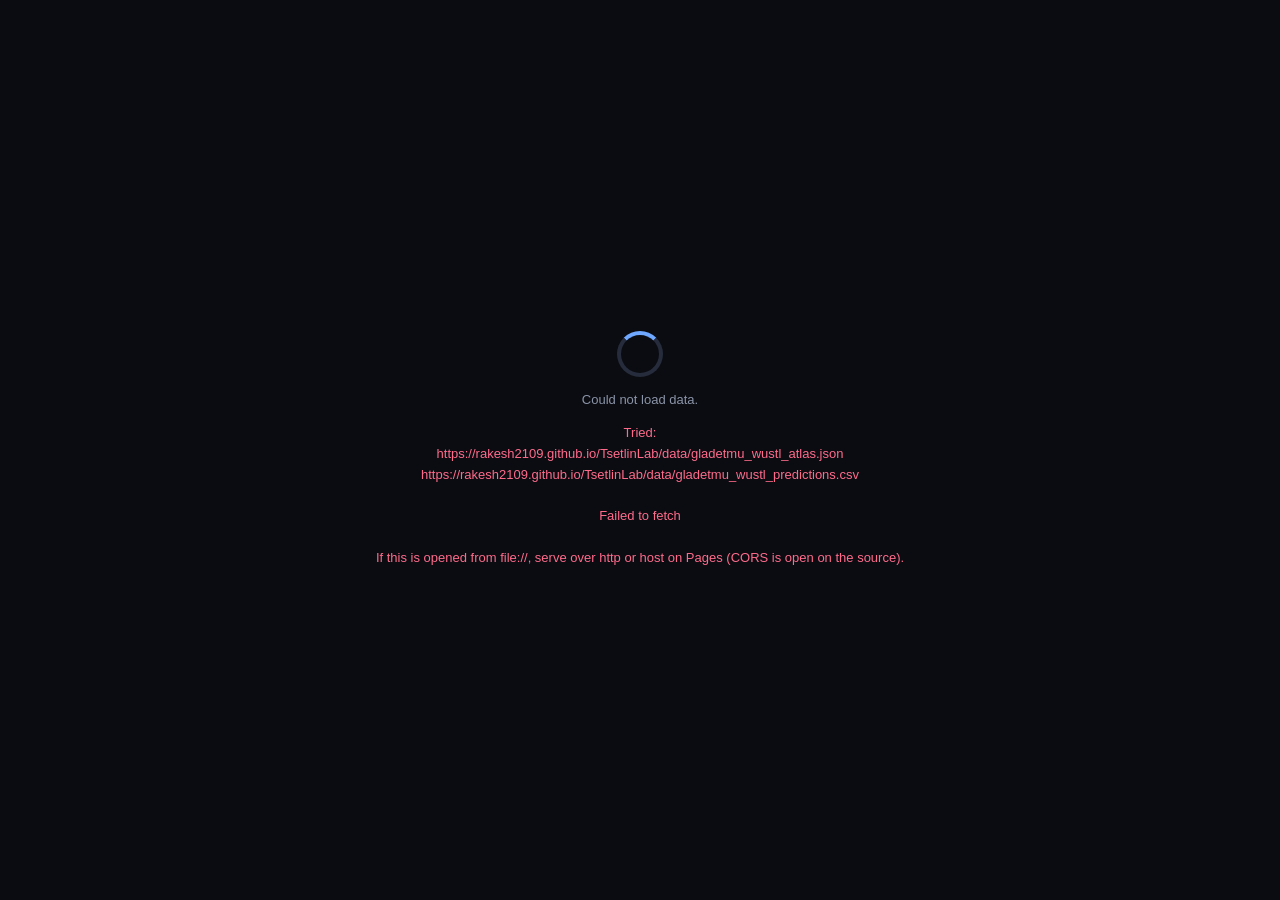
==== dashboard.html @ f7a4ecd7 "Add visual decision dashboard (self-contained, fetches live model data, all-visual)" ====
<!DOCTYPE html>
<html lang="en"><head>
<meta charset="utf-8"><meta name="viewport" content="width=device-width,initial-scale=1">
<title>TsetlinLab — Visual Decision Dashboard</title>
<style>
:root{
  --bg:#0a0c12;--p1:#12151f;--p2:#171b27;--line:#262c3b;--fg:#e8ebf2;--mut:#8b94a7;
  --pos:#46d39a;--neg:#ff6b8b;--acc:#6ea8ff;--warn:#ffcc66;--win:#46d39a;
  --c0:#ff6b8b;--c1:#ffcc66;--c2:#6ea8ff; /* per-class hues */
  --grid:#1d2230;
}
*{box-sizing:border-box;margin:0;padding:0}
html,body{background:var(--bg);color:var(--fg);font:13px/1.4 -apple-system,BlinkMacSystemFont,"Segoe UI",Roboto,sans-serif}
body{padding:0 0 40px}
.bar{display:flex;align-items:center;gap:14px;padding:12px 18px;background:linear-gradient(180deg,#12161f,#0d1017);border-bottom:1px solid var(--line);position:sticky;top:0;z-index:30}
.bar h1{font-size:15px;font-weight:700;letter-spacing:.3px}
.bar h1 b{color:var(--acc)}
.bar .meta{color:var(--mut);font-size:11px}
.spacer{flex:1}
.bar .legend{display:flex;gap:12px;font-size:11px;color:var(--mut);align-items:center}
.bar .legend i{width:11px;height:11px;border-radius:3px;display:inline-block;vertical-align:middle;margin-right:4px}
.loading{position:fixed;inset:0;display:flex;align-items:center;justify-content:center;flex-direction:column;gap:14px;background:var(--bg);z-index:100}
.spin{width:46px;height:46px;border:4px solid var(--line);border-top-color:var(--acc);border-radius:50%;animation:spin 1s linear infinite}
@keyframes spin{to{transform:rotate(360deg)}}
.err{color:var(--neg);max-width:560px;text-align:center;font-size:13px;line-height:1.6}

.grid{display:grid;grid-template-columns:300px 1fr 360px;gap:14px;padding:14px 18px;align-items:start}
@media(max-width:1200px){.grid{grid-template-columns:1fr}}
.panel{background:var(--p1);border:1px solid var(--line);border-radius:14px;padding:13px 15px}
.panel h2{font-size:10.5px;text-transform:uppercase;letter-spacing:.09em;color:var(--mut);margin-bottom:10px;display:flex;align-items:center;gap:7px}
.panel h2 .dot{width:7px;height:7px;border-radius:50%;background:var(--acc)}

/* ---------- sample selector grid ---------- */
#sampGrid{display:grid;grid-template-columns:repeat(auto-fill,14px);gap:3px;max-height:360px;overflow:auto;padding:2px}
.scell{width:14px;height:14px;border-radius:3px;cursor:pointer;opacity:.82;transition:transform .12s,box-shadow .12s;position:relative}
.scell:hover{transform:scale(1.5);z-index:5;box-shadow:0 0 0 2px #fff6}
.scell.sel{box-shadow:0 0 0 2px #fff,0 0 10px 2px var(--acc);transform:scale(1.4);z-index:6}
.scell.wrong{border:2px solid #fff}
.filtrow{display:flex;gap:6px;margin-bottom:9px;flex-wrap:wrap}
.chipbtn{font-size:11px;border:1px solid var(--line);background:var(--p2);color:var(--mut);border-radius:999px;padding:3px 10px;cursor:pointer}
.chipbtn.on{color:var(--fg);border-color:var(--acc);background:#1b2740}
.sampmeta{font-size:11px;color:var(--mut);margin-top:8px}

/* ---------- class arena (center top) ---------- */
#arena{display:flex;gap:14px;align-items:flex-end;justify-content:center;min-height:230px;padding:8px 4px 0}
.pillar{flex:1;max-width:170px;display:flex;flex-direction:column;align-items:center;gap:6px}
.pillarbar{width:100%;height:170px;background:var(--grid);border-radius:10px 10px 4px 4px;position:relative;overflow:hidden;border:1px solid var(--line)}
.pillarfill{position:absolute;left:0;right:0;bottom:0;border-radius:0 0 3px 3px;transition:height .8s cubic-bezier(.2,.8,.2,1)}
.pillar .cname{font-size:12px;font-weight:600;text-align:center;height:30px;display:flex;align-items:center}
.pillar .cscore{font-size:22px;font-weight:800;font-variant-numeric:tabular-nums}
.pillar.win .pillarbar{box-shadow:0 0 22px -2px var(--win),inset 0 0 0 2px var(--win)}
.pillar.win .cname{color:var(--win)}
.crown{position:absolute;top:6px;left:50%;transform:translateX(-50%);font-size:18px;filter:drop-shadow(0 0 6px var(--win));animation:bob 1.6s ease-in-out infinite}
@keyframes bob{50%{transform:translateX(-50%) translateY(-4px)}}
.outcome{display:flex;align-items:center;justify-content:center;gap:14px;margin-top:6px;font-size:12px;color:var(--mut)}
.badge{font-weight:700;border-radius:6px;padding:2px 9px;font-size:11px}
.badge.ok{background:#143524;color:var(--pos)} .badge.no{background:#3a1622;color:var(--neg)}
.margin-meter{height:8px;border-radius:4px;background:var(--grid);overflow:hidden;width:160px;border:1px solid var(--line)}
.margin-fill{height:100%;background:linear-gradient(90deg,var(--warn),var(--win));transition:width .8s}

/* ---------- decision flow (SVG sankey) ---------- */
#flowWrap{overflow-x:auto}
#flow{display:block;width:100%;min-width:560px}
.flow .edge{fill:none;stroke-linecap:round;opacity:.55}
.flow .node rect{rx:5}
.flow text{fill:var(--fg);font-size:10px}
.flow text.sub{fill:var(--mut);font-size:8.5px}
.flow text.col{fill:var(--mut);font-size:9px;text-transform:uppercase;letter-spacing:.08em}
.playing .edge{stroke-dasharray:var(--len);stroke-dashoffset:var(--len);animation:draw .7s ease forwards}
.playing .node,.playing text{animation:fade .5s ease both}
@keyframes draw{to{stroke-dashoffset:0}}
@keyframes fade{from{opacity:0}to{opacity:1}}
.flowbtns{display:flex;gap:8px;align-items:center;margin-top:8px}

/* ---------- feature galaxy ---------- */
#galaxy{display:block;width:100%}
.gnode{cursor:pointer}
.gnode:hover circle{stroke:#fff;stroke-width:2}

/* ---------- clause matrix ---------- */
#matrixWrap{max-height:300px;overflow:auto}
.mxrow{display:flex;align-items:center;gap:2px;margin:2px 0}
.mxcell{height:11px;flex:1;border-radius:2px;min-width:2px}
.mxlabel{width:78px;font-size:10px;color:var(--mut);text-align:right;flex:none;white-space:nowrap;overflow:hidden;text-overflow:ellipsis}
.mxhint{font-size:10px;color:var(--mut);margin-top:6px}

/* fired-clause vote bars (right) */
.fbar{display:grid;grid-template-columns:1fr 46px;gap:8px;align-items:center;margin:3px 0;font-size:11px}
.fbar .track{height:14px;background:var(--grid);border-radius:3px;position:relative;overflow:hidden}
.fbar .fill{position:absolute;top:0;bottom:0;border-radius:3px;transition:width .6s}
.fbar .v{text-align:right;font-variant-numeric:tabular-nums;font-weight:700}
.tag{display:inline-block;font-size:9px;font-weight:700;border-radius:3px;padding:0 5px}

.hovercard{position:fixed;pointer-events:none;background:#0d1017f2;border:1px solid var(--acc);border-radius:9px;padding:8px 10px;z-index:60;display:none;min-width:150px;box-shadow:0 8px 24px #000a}
.hovercard .hc-bars{display:flex;flex-direction:column;gap:3px;margin-top:5px}
.hovercard .hc-bar{height:9px;border-radius:2px}
.hovercard h4{font-size:11px;margin-bottom:2px}
.full{grid-column:1/-1}
.subgrid{display:grid;grid-template-columns:1fr 1fr;gap:14px}
@media(max-width:900px){.subgrid{grid-template-columns:1fr}}
</style></head>
<body>

<div class="loading" id="loading">
  <div class="spin"></div>
  <div id="loadmsg" style="color:var(--mut)">loading model from GitHub Pages…</div>
  <div class="err" id="loaderr"></div>
</div>

<div class="bar">
  <h1>Tsetlin<b>Lab</b> · Visual Decision Dashboard</h1>
  <span class="meta" id="meta"></span>
  <span class="spacer"></span>
  <span class="legend" id="classLegend"></span>
</div>

<div class="grid" id="app" style="display:none">
  <!-- LEFT: sample selector -->
  <div class="panel">
    <h2><span class="dot"></span>Samples · pick one</h2>
    <div class="filtrow" id="filtRow"></div>
    <div id="sampGrid"></div>
    <div class="sampmeta" id="sampMeta"></div>
  </div>

  <!-- CENTER: arena + flow + galaxy -->
  <div style="display:flex;flex-direction:column;gap:14px">
    <div class="panel">
      <h2><span class="dot"></span>Class vote arena</h2>
      <div id="arena"></div>
      <div class="outcome" id="outcome"></div>
    </div>
    <div class="panel">
      <h2><span class="dot"></span>Decision flow · readings → clauses → class</h2>
      <div id="flowWrap"><svg id="flow"></svg></div>
      <div class="flowbtns">
        <button class="chipbtn on" id="replayBtn">▶ replay flow</button>
        <span class="mxhint" id="flowhint"></span>
      </div>
    </div>
    <div class="panel">
      <h2><span class="dot"></span>Feature influence galaxy <span class="mxhint" style="text-transform:none;letter-spacing:0">— size = how many rules use it · colour = net polarity · ring = your value</span></h2>
      <svg id="galaxy"></svg>
    </div>
  </div>

  <!-- RIGHT: fired clauses + matrix -->
  <div style="display:flex;flex-direction:column;gap:14px">
    <div class="panel">
      <h2><span class="dot"></span>Rules firing now · vote strength</h2>
      <div id="firedBars"></div>
    </div>
    <div class="panel">
      <h2><span class="dot"></span>Clause activation matrix</h2>
      <div id="matrixWrap"></div>
      <div class="mxhint">each cell = one rule · lit = fired for this sample · row split by class, ▲ supports / ▼ opposes</div>
    </div>
  </div>
</div>

<div class="hovercard" id="hover"></div>

<script>
"use strict";
const $=s=>document.querySelector(s), $$=s=>[...document.querySelectorAll(s)];
const SVGNS="http://www.w3.org/2000/svg";
const CLR=['var(--c0)','var(--c1)','var(--c2)','#b06bff','#46d3c0','#ff944d','#9aa7ff','#ff6bd6','#7bd35a','#d3c246'];
function clr(i){return CLR[i%CLR.length];}
const fmt=v=>{ if(v==null||v==='')return''; const n=+v; if(!isFinite(n))return v; return Number.isInteger(n)?n:(+n.toPrecision(4)); };

// ---- data URLs (raw files on Pages; strip any ?src/?csv the user pasted) ----
const BASE="https://rakesh2109.github.io/TsetlinLab/data/";
const ATLAS_URL=BASE+"gladetmu_wustl_atlas.json";
const CSV_URL  =BASE+"gladetmu_wustl_predictions.csv";

let ATLAS,CLASSES,CLAUSES,FEATURES,BITS,ENGINE,ROWS,COLS,FEATCOLS,AI,PI;
let SEL=-1, FILTER='all';

// ================= FPTM inference engine (bit-exact, in JS) =================
function buildEngine(a){
  const classes=a.model.classes.map(String), idx={}; classes.forEach((c,i)=>idx[c]=i);
  const clauses=(a.clauses||[]).map(c=>({
    id:c.id, cls:String(c.class), clsIdx:idx[String(c.class)], polarity:c.polarity,
    sign:c.polarity==='positive'?1:-1, clamp:+c.clamp,
    lits:(c.literals||[]).map(l=>({feature:l.feature, geq:(l.operator==='≥'), thr:+l.threshold}))
  }));
  return {classes,idx,clauses};
}
function evalSample(fv){
  const n=ENGINE.classes.length, scores=new Array(n).fill(0), out=[];
  for(const c of ENGINE.clauses){
    let viol=0; for(const l of c.lits){ const x=fv[l.feature]; const sat=l.geq?(x>=l.thr):(x<l.thr); if(!sat)viol++; }
    const o=c.clamp-viol>0?c.clamp-viol:0;
    out.push(o);
    if(o>0) scores[c.clsIdx]+=c.sign*o;
  }
  let best=0; for(let k=1;k<n;k++) if(scores[k]>scores[best])best=k;
  return {predIdx:best,scores,out};
}

// ================= load =================
async function boot(){
  try{
    const clean=u=>u.split('?')[0];
    const [aj,ct]=await Promise.all([
      fetch(clean(ATLAS_URL)).then(r=>{if(!r.ok)throw new Error('atlas '+r.status);return r.json();}),
      fetch(clean(CSV_URL)).then(r=>{if(!r.ok)throw new Error('csv '+r.status);return r.text();})
    ]);
    ATLAS=aj; CLASSES=aj.model.classes.map(String); CLAUSES=aj.clauses; FEATURES=aj.features; BITS=aj.bits;
    ENGINE=buildEngine(aj);
    const lines=ct.split('\n').map(l=>l.replace('\r','')).filter(x=>x.length);
    COLS=lines[0].split(','); ROWS=lines.slice(1).map(l=>l.split(','));
    const fset=new Set(FEATURES.map(f=>f.name));
    FEATCOLS=COLS.map((c,i)=>({name:c,col:i})).filter(o=>fset.has(o.name));
    AI=COLS.indexOf('actual'); PI=COLS.indexOf('predicted');
    initStatic();
    $('#loading').style.display='none'; $('#app').style.display='grid';
    selectSample(0);
  }catch(e){
    $('#loadmsg').textContent='Could not load data.';
    $('#loaderr').innerHTML='Tried:<br>'+ATLAS_URL+'<br>'+CSV_URL+'<br><br>'+e.message+
      '<br><br>If this is opened from file://, serve over http or host on Pages (CORS is open on the source).';
  }
}

// values for a row -> {feature:value}
function rowFV(r){ const fv={}; for(const fc of FEATCOLS){ const s=r[fc.col]; fv[fc.name]= (s===''||s==null)?NaN:+s; } return fv; }
function classLabel(v){ if(v===''||v==null)return''; const s=String(v); if(CLASSES.indexOf(s)>=0)return s; if(/^-?\d+$/.test(s)){const k=+s; if(k>=0&&k<CLASSES.length)return CLASSES[k];} return s; }

// ================= static scaffolding (legend, sample grid, galaxy, matrix) =
let FEATSTAT=[]; // per feature: {name, usage, net}  net>0 mostly supports, etc.
function initStatic(){
  $('#meta').textContent=`${CLASSES.length} classes · ${CLAUSES.length} rules · ${BITS.length} bits · ${ROWS.length} samples`;
  $('#classLegend').innerHTML=CLASSES.map((c,i)=>`<span><i style="background:${clr(i)}"></i>${c}</span>`).join('');

  // feature stats: usage = #clauses mentioning it; net = signed clause polarity weight
  const usage={},net={};
  CLAUSES.forEach(c=>{ const seen=new Set();
    (c.featureBands||[]).forEach(b=>{ if(seen.has(b.feature))return; seen.add(b.feature);
      usage[b.feature]=(usage[b.feature]||0)+1; net[b.feature]=(net[b.feature]||0)+(c.polarity==='positive'?1:-1); }); });
  FEATSTAT=FEATURES.map(f=>({name:f.name,usage:usage[f.name]||0,net:net[f.name]||0}))
                   .sort((a,b)=>b.usage-a.usage);

  // sample filter chips
  $('#filtRow').innerHTML=['all','correct','wrong'].map(f=>`<span class="chipbtn ${f==='all'?'on':''}" data-f="${f}">${f}</span>`).join('')
     + CLASSES.map((c,i)=>`<span class="chipbtn" data-f="cls:${i}" style="border-color:${clr(i)}">${c}</span>`).join('');
  $$('#filtRow .chipbtn').forEach(b=>b.onclick=()=>{ FILTER=b.dataset.f; $$('#filtRow .chipbtn').forEach(x=>x.classList.toggle('on',x===b)); renderSampleGrid(); });

  renderSampleGrid();
  buildMatrixSkeleton();
}

// precompute predicted class per row (for grid colouring) — cached
let PRED=null;
function ensurePred(){ if(PRED)return; PRED=ROWS.map(r=>evalSample(rowFV(r)).predIdx); }
function renderSampleGrid(){
  ensurePred();
  const g=$('#sampGrid'); g.innerHTML='';
  let shown=0;
  ROWS.forEach((r,i)=>{
    const pi=PRED[i]; const truth=AI>=0?classLabel(r[AI]):null; const wrong=truth!=null&&truth!==CLASSES[pi];
    if(FILTER==='correct'&&wrong)return; if(FILTER==='wrong'&&!wrong)return;
    if(FILTER.startsWith('cls:')&&pi!==+FILTER.slice(4))return;
    const d=document.createElement('div');
    d.className='scell'+(i===SEL?' sel':'')+(wrong?' wrong':'');
    d.style.background=clr(pi); d.dataset.i=i;
    d.onclick=()=>selectSample(i);
    g.appendChild(d); shown++;
  });
  $('#sampMeta').textContent=`${shown} shown · click a cell · white outline = mis-classified`;
}

// ================= clause matrix skeleton (clauses grouped by class) =========
let MX=[]; // {id, clsIdx, polarity, el}
function buildMatrixSkeleton(){
  const wrap=$('#matrixWrap'); wrap.innerHTML=''; MX=[];
  CLASSES.forEach((cls,ci)=>{
    ['positive','negative'].forEach(pol=>{
      const ids=CLAUSES.filter(c=>String(c.class)===cls&&c.polarity===pol).map(c=>c.id);
      if(!ids.length)return;
      const row=document.createElement('div'); row.className='mxrow';
      const lab=document.createElement('div'); lab.className='mxlabel';
      lab.textContent=(pol==='positive'?'▲ ':'▼ ')+cls; lab.style.color=clr(ci);
      row.appendChild(lab);
      ids.forEach(id=>{ const c=document.createElement('div'); c.className='mxcell'; c.style.background='var(--grid)';
        c.dataset.id=id; MX.push({id,clsIdx:ci,polarity:pol,el:c}); row.appendChild(c); });
      wrap.appendChild(row);
    });
  });
}

// ================= main: select a sample, drive everything =================
function selectSample(i){
  SEL=i; const r=ROWS[i]; if(!r)return;
  $$('#sampGrid .scell').forEach(c=>c.classList.toggle('sel',+c.dataset.i===i));
  const fv=rowFV(r); const res=evalSample(fv);
  const truth=AI>=0?classLabel(r[AI]):null, predLbl=CLASSES[res.predIdx];
  renderArena(res, truth, predLbl, i);
  renderFired(fv,res);
  renderMatrix(res);
  renderGalaxy(fv,res);
  renderFlow(fv,res,truth);
}

// ---- arena: class pillars ----
function renderArena(res,truth,predLbl,i){
  const sc=res.scores, mx=Math.max(1,...sc.map(Math.abs));
  const ranked=sc.map((v,k)=>({k,v})).sort((a,b)=>b.v-a.v);
  const win=res.predIdx, runner=ranked.find(o=>o.k!==win)||ranked[1]||{k:win,v:sc[win]};
  $('#arena').innerHTML=CLASSES.map((c,k)=>{
    const h=Math.max(4,Math.abs(sc[k])/mx*100), neg=sc[k]<0;
    return `<div class="pillar ${k===win?'win':''}">
      <div class="cscore" style="color:${clr(k)}">${fmt(sc[k])}</div>
      <div class="pillarbar">${k===win?'<div class="crown">👑</div>':''}
        <div class="pillarfill" style="height:${h}%;background:${neg?'linear-gradient(0deg,#5a2630,'+clr(k)+')':'linear-gradient(0deg,'+clr(k)+'88,'+clr(k)+')'}"></div></div>
      <div class="cname">${c}</div></div>`;
  }).join('');
  const ok=truth!=null?truth===predLbl:null;
  const margin=sc[win]-runner.v, marginPct=Math.min(100,margin/Math.max(1,mx)*100);
  $('#outcome').innerHTML=
    `<span>sample #${i}</span>`+
    (truth!=null?`<span class="badge ${ok?'ok':'no'}">${ok?'✓ '+predLbl:'✗ '+predLbl+' (true: '+truth+')'}</span>`:`<span class="badge ok">${predLbl}</span>`)+
    `<span>margin</span><span class="margin-meter"><span class="margin-fill" style="width:${marginPct}%"></span></span><span>${fmt(margin)} pts</span>`;
}

// ---- fired clause vote bars (top supporters of winner + objections) ----
function renderFired(fv,res){
  const win=res.predIdx;
  const fired=CLAUSES.map((c,idx)=>({c,out:res.out[idx]})).filter(o=>o.out>0);
  fired.sort((a,b)=>b.out-a.out);
  const mx=Math.max(1,...fired.map(o=>o.out));
  const top=fired.slice(0,16);
  $('#firedBars').innerHTML = top.length? top.map(o=>{
    const ci=ENGINE.idx[String(o.c.class)], supports=o.c.polarity==='positive';
    const col=supports?clr(ci):'var(--neg)';
    return `<div class="fbar">
      <div class="track" title="${o.c.polarity} · ${o.c.class}"><div class="fill" style="width:${o.out/mx*100}%;background:${col}"></div>
        <span style="position:absolute;left:6px;top:0;font-size:10px;line-height:14px;color:#fff;white-space:nowrap">
        <span class="tag" style="background:${col}33;color:${col}">${supports?'▲':'▼'} ${o.c.class}</span></span></div>
      <div class="v" style="color:${col}">${supports?'+':'−'}${o.out}</div></div>`;
  }).join('') : '<div class="mxhint">no rule fired</div>';
  $('#flowhint').textContent=`${fired.length} rules fired for this sample`;
}

// ---- clause matrix lights ----
function renderMatrix(res){
  MX.forEach(m=>{
    const o=res.out[CLAUSES.findIndex(c=>c.id===m.id)];
    if(o>0){ m.el.style.background=clr(m.clsIdx); m.el.style.opacity=Math.min(1,.35+o/24*0.65); m.el.style.boxShadow=`0 0 5px ${clr(m.clsIdx)}`; }
    else { m.el.style.background='var(--grid)'; m.el.style.opacity=1; m.el.style.boxShadow='none'; }
  });
}

// ---- feature galaxy (bubbles) ----
function renderGalaxy(fv,res){
  const svg=$('#galaxy'); const W=svg.clientWidth||620, H=300; svg.setAttribute('viewBox',`0 0 ${W} ${H}`); svg.innerHTML='';
  const top=FEATSTAT.slice(0,22);
  const maxU=Math.max(1,...top.map(f=>f.usage));
  // pack in a loose grid
  const cols=Math.ceil(Math.sqrt(top.length*W/H)), rows=Math.ceil(top.length/cols);
  const cw=W/cols, ch=H/rows;
  top.forEach((f,idx)=>{
    const cx=(idx%cols+0.5)*cw, cy=(Math.floor(idx/cols)+0.5)*ch;
    const rad=6+ (f.usage/maxU)*Math.min(cw,ch)*0.42;
    const polCol = f.net>0?'var(--pos)':f.net<0?'var(--neg)':'var(--mut)';
    const g=document.createElementNS(SVGNS,'g'); g.setAttribute('class','gnode');
    const circ=document.createElementNS(SVGNS,'circle');
    circ.setAttribute('cx',cx);circ.setAttribute('cy',cy);circ.setAttribute('r',rad);
    circ.setAttribute('fill',polCol);circ.setAttribute('fill-opacity','.32');circ.setAttribute('stroke',polCol);circ.setAttribute('stroke-opacity','.8');
    g.appendChild(circ);
    // value ring: where this sample's value sits in the feature's range
    const fdef=FEATURES.find(x=>x.name===f.name); const v=fv[f.name];
    if(fdef&&isFinite(v)){ const lo=fdef.range[0],hi=fdef.range[1]; const frac=hi>lo?Math.max(0,Math.min(1,(v-lo)/(hi-lo))):0.5;
      const ring=document.createElementNS(SVGNS,'circle'); ring.setAttribute('cx',cx);ring.setAttribute('cy',cy);ring.setAttribute('r',rad*0.5+frac*rad*0.5);
      ring.setAttribute('fill','none');ring.setAttribute('stroke','#fff');ring.setAttribute('stroke-width','2');ring.setAttribute('stroke-opacity',.85); g.appendChild(ring);
    }
    const t=document.createElementNS(SVGNS,'text'); t.setAttribute('x',cx);t.setAttribute('y',cy+rad+10);t.setAttribute('text-anchor','middle');
    t.setAttribute('class','sub'); t.textContent=f.name.length>11?f.name.slice(0,10)+'…':f.name; g.appendChild(t);
    g.addEventListener('mousemove',e=>showHover(e,f,v)); g.addEventListener('mouseleave',hideHover);
    svg.appendChild(g);
  });
}

// ---- decision flow (animated sankey) ----
function renderFlow(fv,res,truth){
  const svg=$('#flow'); const win=res.predIdx;
  // winner's firing positive clauses + runner-up
  const ranked=res.scores.map((v,k)=>({k,v})).sort((a,b)=>b.v-a.v);
  const runner=ranked.find(o=>o.k!==win); const showCls=[win].concat(runner&&runner.k!==win?[runner.k]:[]);
  const fired=[];
  CLAUSES.forEach((c,idx)=>{ if(res.out[idx]>0 && showCls.includes(ENGINE.idx[String(c.class)]) && c.polarity==='positive')
    fired.push({c,out:res.out[idx],cls:ENGINE.idx[String(c.class)]}); });
  fired.sort((a,b)=>b.out-a.out); const rules=fired.slice(0,6);
  // features feeding those rules
  const fOrder=[]; rules.forEach(o=>(o.c.featureBands||[]).forEach(b=>{ if(!fOrder.includes(b.feature))fOrder.push(b.feature); }));
  const feats=fOrder.slice(0,7);
  const W=620,H=Math.max(220,40+Math.max(feats.length,rules.length,showCls.length)*36);
  svg.setAttribute('viewBox',`0 0 ${W} ${H}`); svg.setAttribute('height',H);
  const colX=[18,250,470], nodeW=150;
  const slot=(n,i)=>30+((H-40)/(n+1))*(i+1);
  const fy={}; feats.forEach((f,i)=>fy[f]=slot(feats.length,i));
  const ry=rules.map((o,i)=>slot(rules.length,i));
  const cy={}; showCls.forEach((k,i)=>cy[k]=slot(showCls.length,i));
  let s=`<text class="col" x="${colX[0]}" y="14">readings</text><text class="col" x="${colX[1]}" y="14">rules fired</text><text class="col" x="${colX[2]}" y="14">class</text>`;
  // edges feature->rule
  rules.forEach((o,ri)=>{ (o.c.featureBands||[]).forEach(b=>{ if(fy[b.feature]==null)return;
    const x1=colX[0]+nodeW,y1=fy[b.feature],x2=colX[1],y2=ry[ri],mx=(x1+x2)/2;
    const len=Math.hypot(x2-x1,y2-y1)*1.4;
    s+=`<path class="edge" d="M${x1} ${y1}C${mx} ${y1} ${mx} ${y2} ${x2} ${y2}" stroke="#3a4a6a" stroke-width="1" style="--len:${len}"/>`; }); });
  // edges rule->class (width ∝ out)
  const mxo=Math.max(1,...rules.map(o=>o.out));
  rules.forEach((o,ri)=>{ const x1=colX[1]+nodeW,y1=ry[ri],x2=colX[2],y2=cy[o.cls],mx=(x1+x2)/2;
    const len=Math.hypot(x2-x1,y2-y1)*1.4;
    s+=`<path class="edge" d="M${x1} ${y1}C${mx} ${y1} ${mx} ${y2} ${x2} ${y2}" stroke="${clr(o.cls)}" stroke-width="${1+3*o.out/mxo}" style="--len:${len}"/>`; });
  // nodes
  feats.forEach(f=>{ const y=fy[f]-14; s+=`<g class="node"><rect x="${colX[0]}" y="${y}" width="${nodeW}" height="28" fill="#1d2433" stroke="#33415e"/>
    <text x="${colX[0]+8}" y="${fy[f]-1}">${f.length>17?f.slice(0,16)+'…':f}</text>
    <text class="sub" x="${colX[0]+8}" y="${fy[f]+11}">= ${fmt(fv[f])}</text></g>`; });
  rules.forEach((o,ri)=>{ const y=ry[ri]-14; s+=`<g class="node"><rect x="${colX[1]}" y="${y}" width="${nodeW}" height="28" fill="#16241a" stroke="${clr(o.cls)}"/>
    <text x="${colX[1]+8}" y="${ry[ri]-1}">rule #${o.c.id}</text>
    <text class="sub" x="${colX[1]+8}" y="${ry[ri]+11}">+${o.out} → ${CLASSES[o.cls].slice(0,12)}</text></g>`; });
  if(!rules.length) s+=`<text class="sub" x="${colX[1]}" y="${H/2}">no positive rule fired</text>`;
  showCls.forEach(k=>{ const y=cy[k]-16,wk=k===win; s+=`<g class="node"><rect x="${colX[2]}" y="${y}" width="${nodeW}" height="32" fill="#1f2431" stroke="${clr(k)}" stroke-width="${wk?2.5:1}"/>
    <text x="${colX[2]+8}" y="${cy[k]-1}">${wk?'👑 ':''}${CLASSES[k].slice(0,15)}</text>
    <text class="sub" x="${colX[2]+8}" y="${cy[k]+12}">total ${fmt(res.scores[k])}</text></g>`; });
  svg.innerHTML=s;
  playFlow();
}
function playFlow(){ const svg=$('#flow'); svg.classList.remove('playing'); void svg.getBoundingClientRect(); svg.classList.add('playing');
  $$('#flow .edge').forEach((e,i)=>e.style.animationDelay=(i*40)+'ms');
  $$('#flow .node,#flow text').forEach((e,i)=>e.style.animationDelay=Math.min(i*18,900)+'ms'); }
$('#replayBtn').onclick=()=>{ if(SEL>=0) selectSample(SEL); };

// ---- hover card ----
function showHover(e,f,v){
  const h=$('#hover'); h.style.display='block'; h.style.left=Math.min(innerWidth-180,e.clientX+14)+'px'; h.style.top=(e.clientY+14)+'px';
  const fdef=FEATURES.find(x=>x.name===f.name);
  let bars='';
  if(fdef){ const lo=fdef.range[0],hi=fdef.range[1],frac=hi>lo?(v-lo)/(hi-lo):0.5;
    bars=`<div class="hc-bars"><div class="hc-bar" style="background:linear-gradient(90deg,var(--acc) ${Math.max(0,Math.min(100,frac*100))}%,var(--grid) 0)"></div></div>
    <div style="font-size:10px;color:var(--mut);margin-top:3px">value ${fmt(v)} in [${fmt(lo)},${fmt(hi)}]</div>`; }
  h.innerHTML=`<h4 style="color:${f.net>0?'var(--pos)':f.net<0?'var(--neg)':'var(--fg)'}">${f.name}</h4>
    <div style="font-size:10px;color:var(--mut)">used by ${f.usage} rules · net ${f.net>0?'+':''}${f.net} polarity</div>${bars}`;
}
function hideHover(){ $('#hover').style.display='none'; }

boot();
</script>
</body></html>
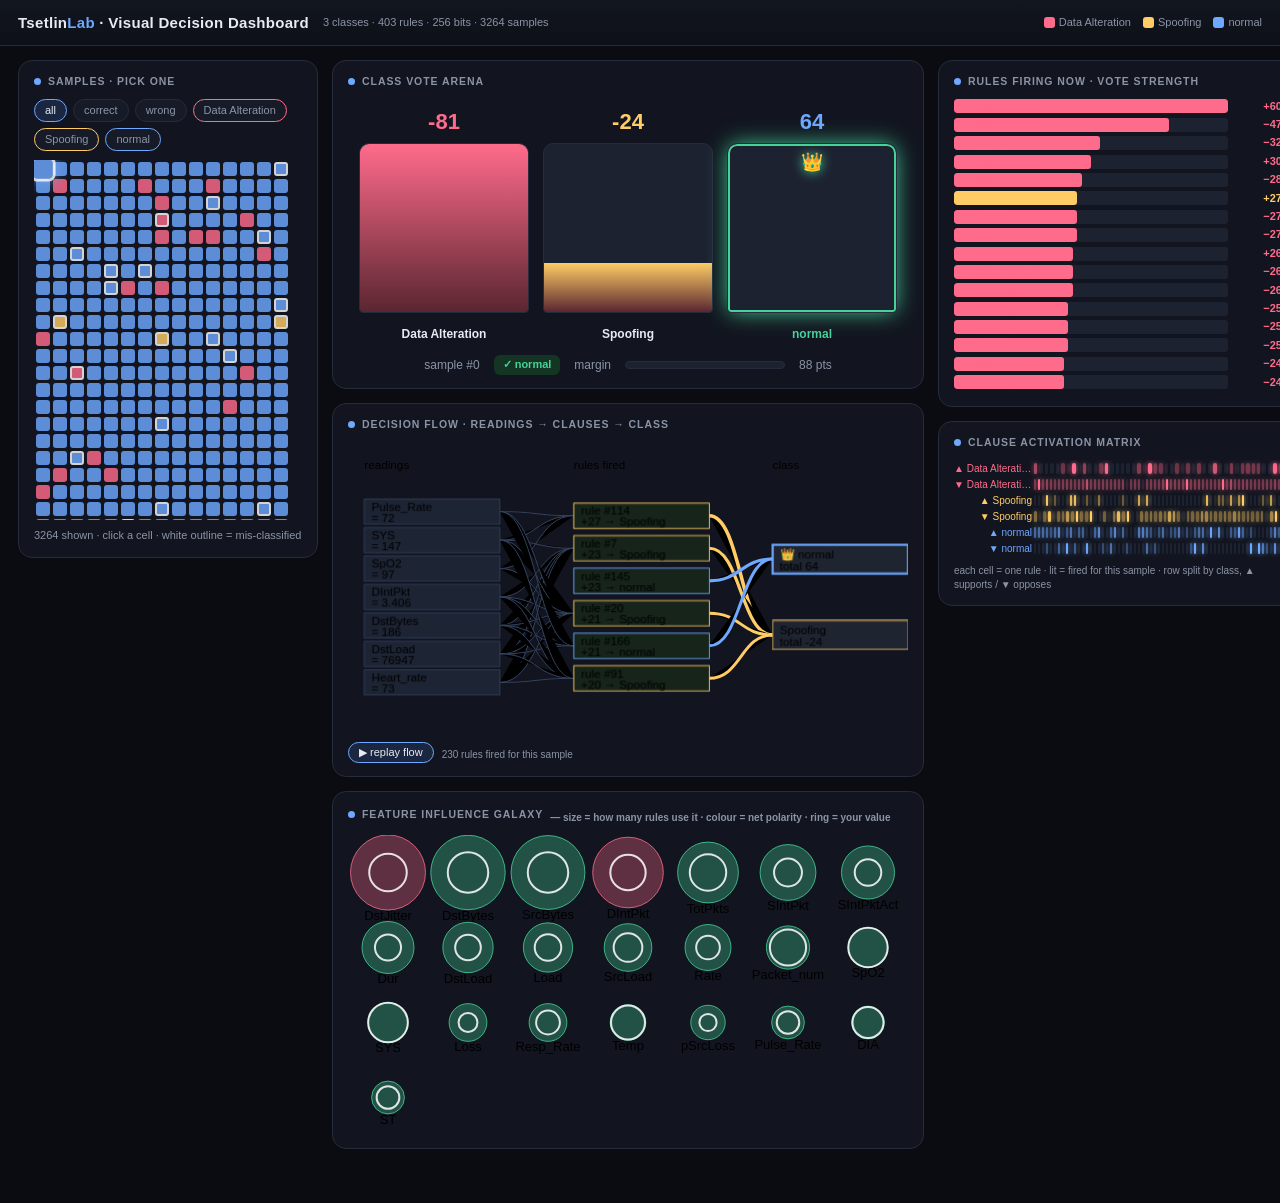
==== commit f1954259: "Real-data flow explorer with sample picker + deep dig-in; per-dataset deep links across viewer/dashb" ====
--- a/dashboard.html
+++ b/dashboard.html
@@ -169,9 +169,13 @@
 const fmt=v=>{ if(v==null||v==='')return''; const n=+v; if(!isFinite(n))return v; return Number.isInteger(n)?n:(+n.toPrecision(4)); };
 
 // ---- data URLs (raw files on Pages; strip any ?src/?csv the user pasted) ----
-const BASE="https://rakesh2109.github.io/TsetlinLab/data/";
-const ATLAS_URL=BASE+"gladetmu_wustl_atlas.json";
-const CSV_URL  =BASE+"gladetmu_wustl_predictions.csv";
+// relative base so it works on Pages AND any local server; ?model= picks the dataset
+const BASE="data/";
+const _valid=["wustl","nslkdd","ton_iot","medsec","gladetmu_wustl","gladetmu_nslkdd","gladetmu_ton_iot","gladetmu_medsec","tmu_wustl","tmu_nslkdd","tmu_ton_iot","tmu_medsec"];
+const _qm=new URLSearchParams(location.search).get('model');
+const MODEL=_valid.includes(_qm)?_qm:"gladetmu_wustl";
+const ATLAS_URL=BASE+MODEL+"_atlas.json";
+const CSV_URL  =BASE+MODEL+"_predictions.csv";
 
 let ATLAS,CLASSES,CLAUSES,FEATURES,BITS,ENGINE,ROWS,COLS,FEATCOLS,AI,PI;
 let SEL=-1, FILTER='all';
